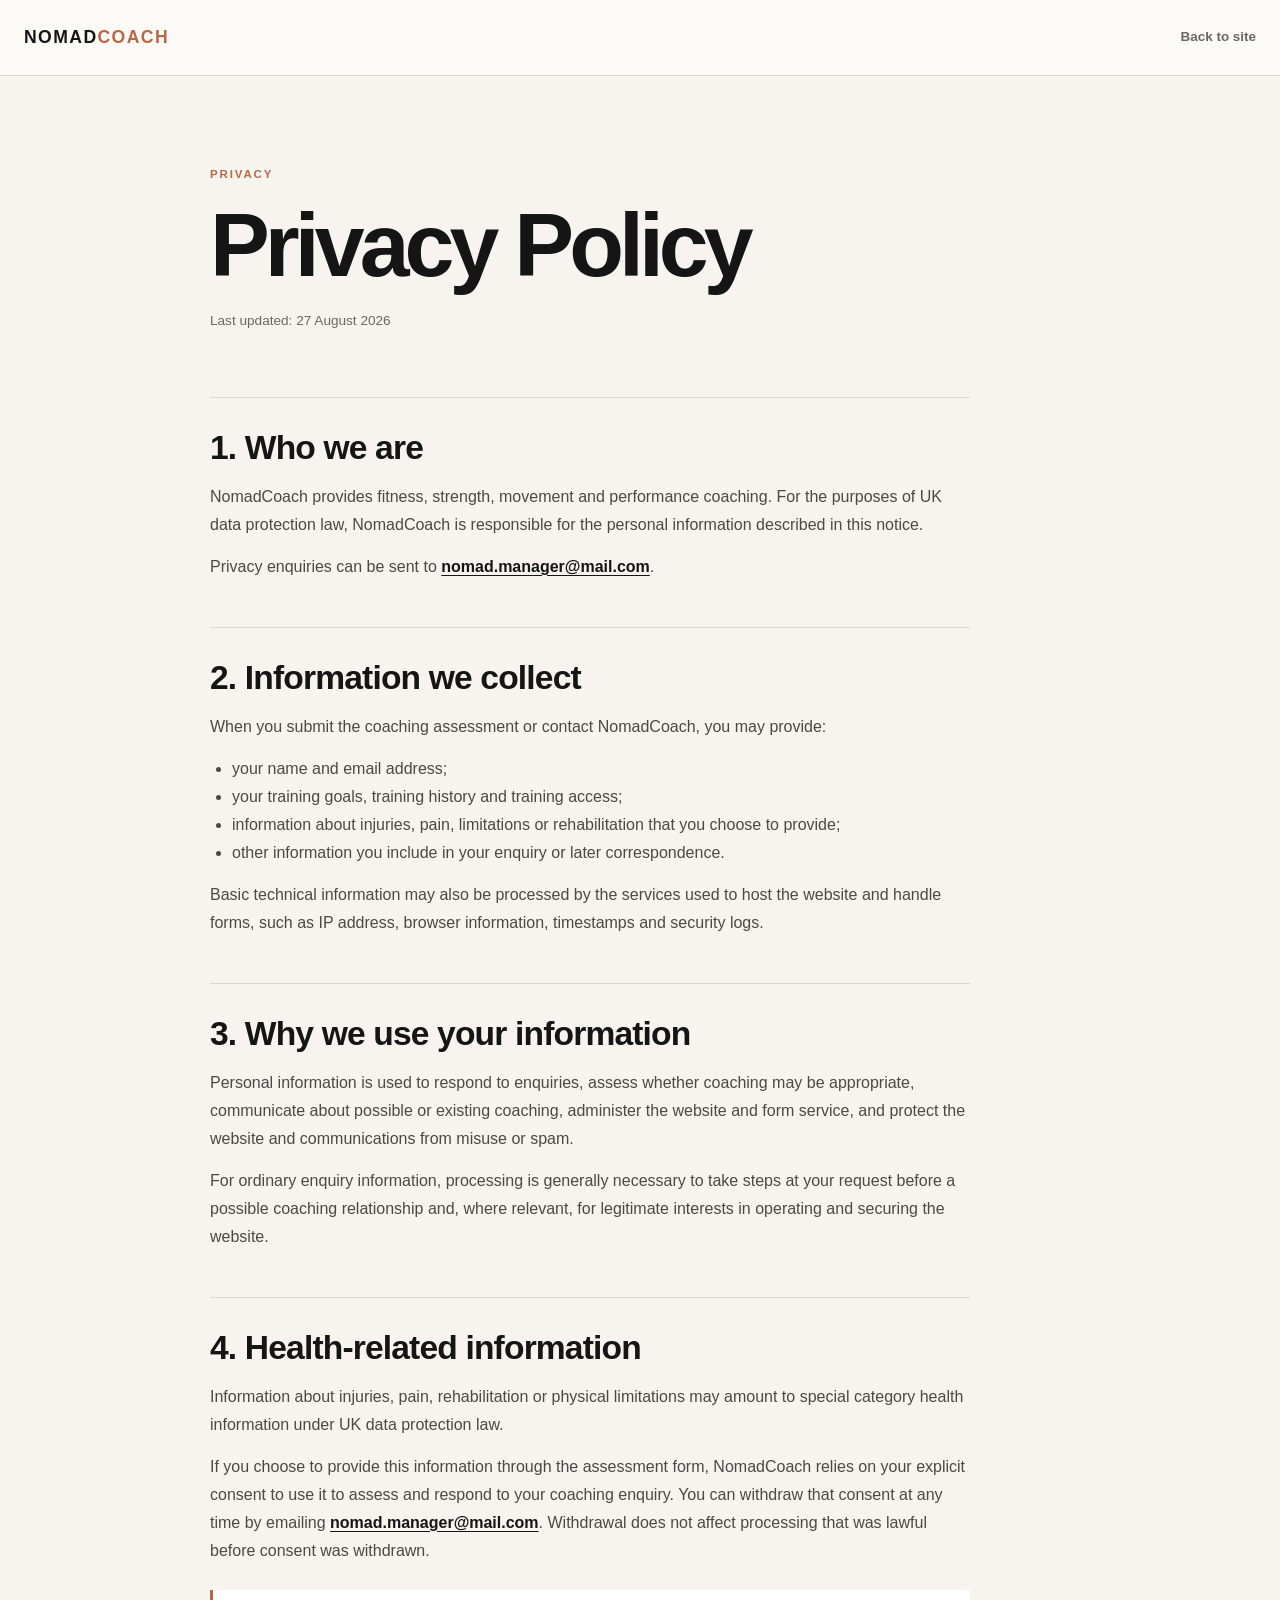
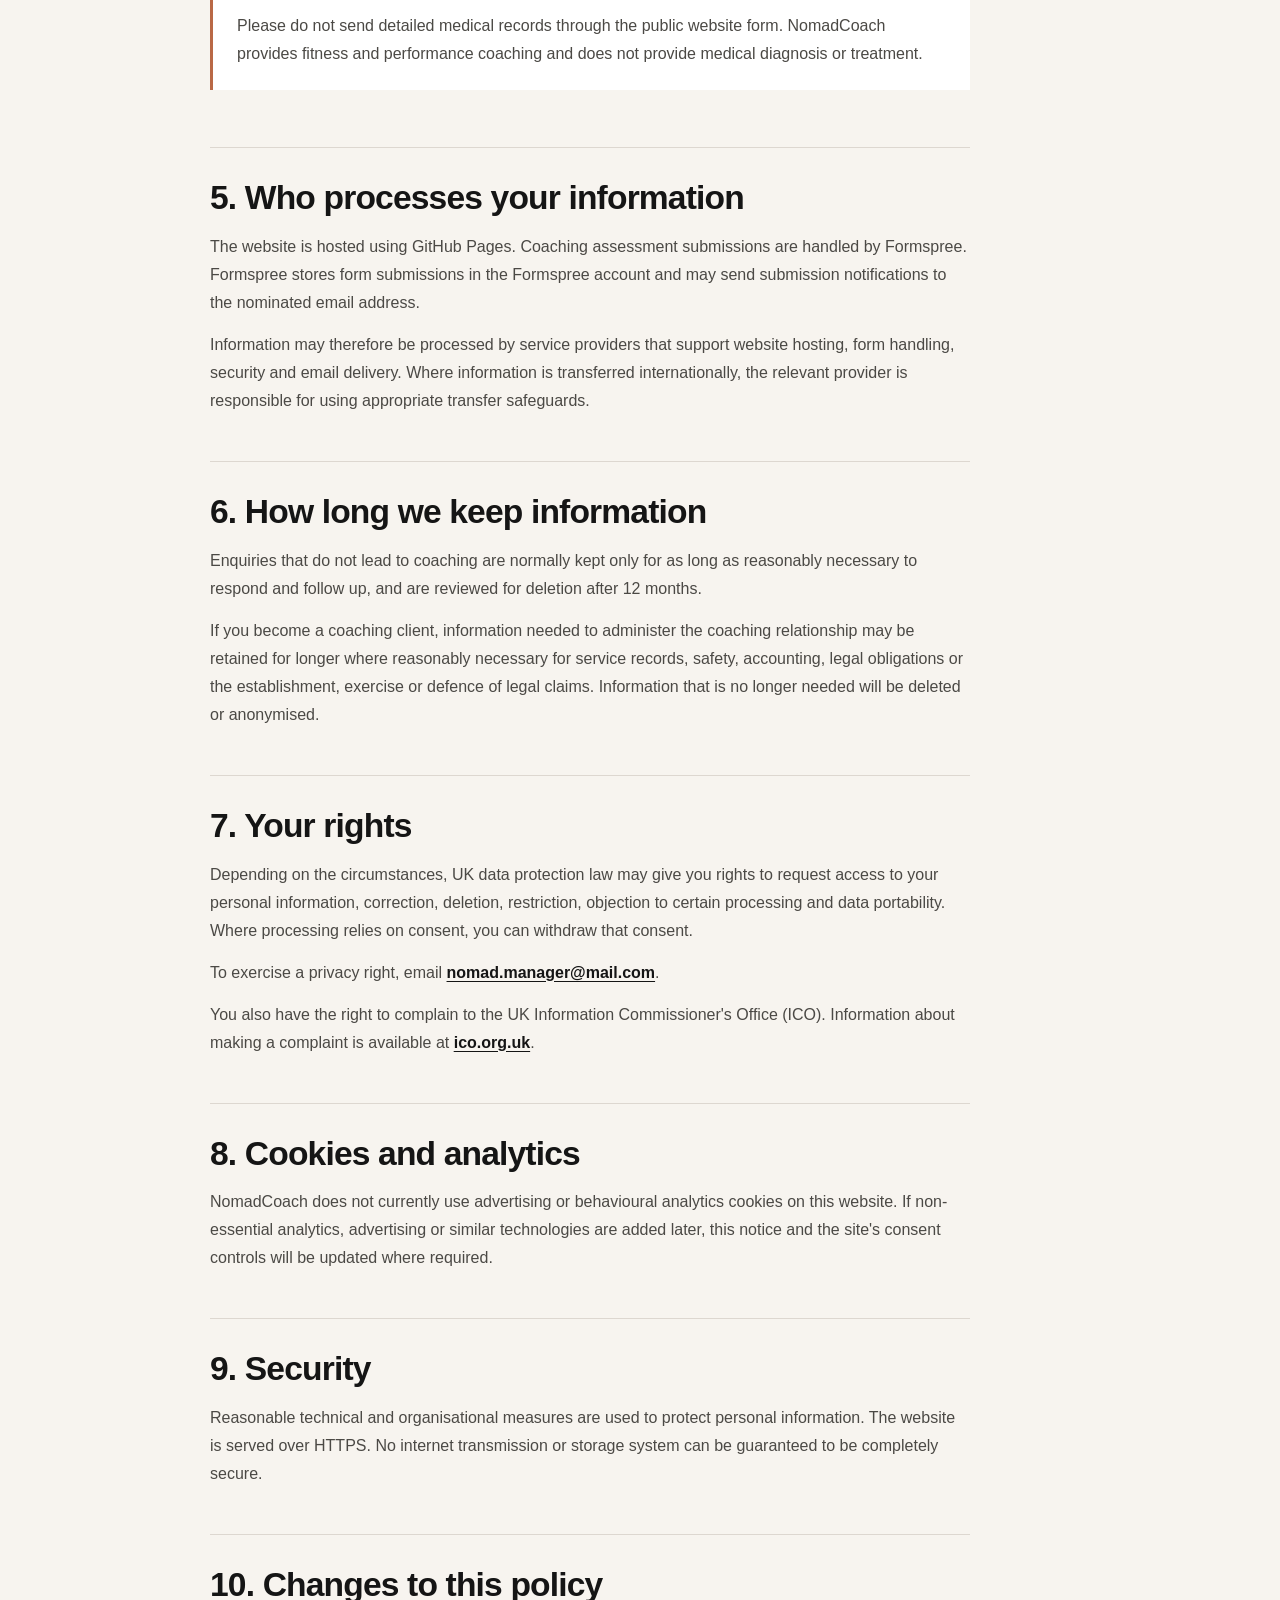
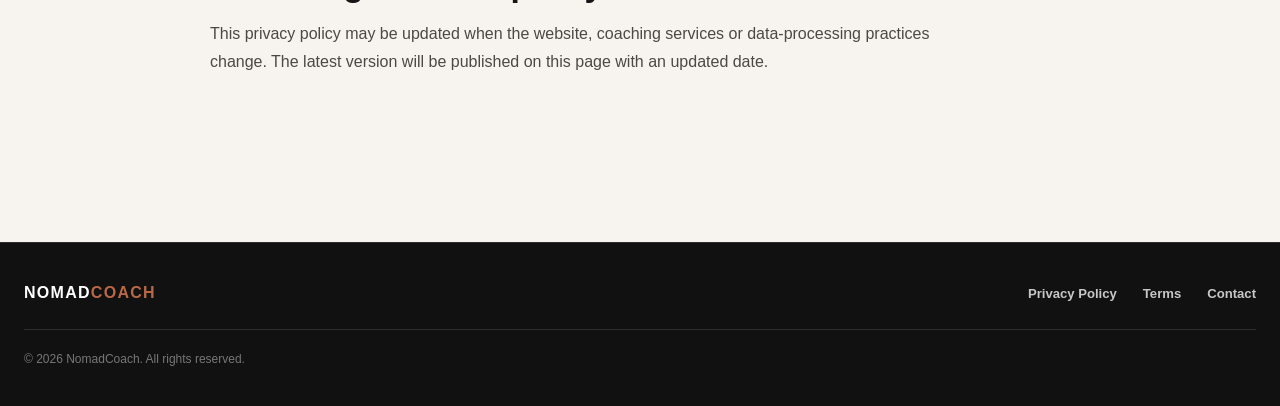
==== privacy.html @ f846bd6c "Create privacy.html" ====
<!DOCTYPE html>
<html lang="en">
<head>
  <meta charset="UTF-8">
  <meta name="viewport" content="width=device-width, initial-scale=1.0">
  <title>Privacy Policy | NomadCoach</title>
  <meta name="description" content="NomadCoach privacy policy explaining how personal information submitted through the website is collected, used and protected.">
  <link rel="stylesheet" href="./style.css?v=7">
  <link rel="stylesheet" href="./legal.css?v=1">
</head>
<body class="legal-page">

  <header class="legal-header">
    <a class="logo" href="./index.html">NOMAD<span>COACH</span></a>
    <a class="legal-back" href="./index.html">Back to site</a>
  </header>

  <main class="legal-main">
    <p class="legal-eyebrow">Privacy</p>
    <h1>Privacy Policy</h1>
    <p class="legal-updated">Last updated: 27 August 2026</p>

    <div class="legal-content">
      <section>
        <h2>1. Who we are</h2>
        <p>NomadCoach provides fitness, strength, movement and performance coaching. For the purposes of UK data protection law, NomadCoach is responsible for the personal information described in this notice.</p>
        <p>Privacy enquiries can be sent to <a href="mailto:nomad.manager@mail.com">nomad.manager@mail.com</a>.</p>
      </section>

      <section>
        <h2>2. Information we collect</h2>
        <p>When you submit the coaching assessment or contact NomadCoach, you may provide:</p>
        <ul>
          <li>your name and email address;</li>
          <li>your training goals, training history and training access;</li>
          <li>information about injuries, pain, limitations or rehabilitation that you choose to provide;</li>
          <li>other information you include in your enquiry or later correspondence.</li>
        </ul>
        <p>Basic technical information may also be processed by the services used to host the website and handle forms, such as IP address, browser information, timestamps and security logs.</p>
      </section>

      <section>
        <h2>3. Why we use your information</h2>
        <p>Personal information is used to respond to enquiries, assess whether coaching may be appropriate, communicate about possible or existing coaching, administer the website and form service, and protect the website and communications from misuse or spam.</p>
        <p>For ordinary enquiry information, processing is generally necessary to take steps at your request before a possible coaching relationship and, where relevant, for legitimate interests in operating and securing the website.</p>
      </section>

      <section>
        <h2>4. Health-related information</h2>
        <p>Information about injuries, pain, rehabilitation or physical limitations may amount to special category health information under UK data protection law.</p>
        <p>If you choose to provide this information through the assessment form, NomadCoach relies on your explicit consent to use it to assess and respond to your coaching enquiry. You can withdraw that consent at any time by emailing <a href="mailto:nomad.manager@mail.com">nomad.manager@mail.com</a>. Withdrawal does not affect processing that was lawful before consent was withdrawn.</p>
        <div class="legal-callout">
          <p>Please do not send detailed medical records through the public website form. NomadCoach provides fitness and performance coaching and does not provide medical diagnosis or treatment.</p>
        </div>
      </section>

      <section>
        <h2>5. Who processes your information</h2>
        <p>The website is hosted using GitHub Pages. Coaching assessment submissions are handled by Formspree. Formspree stores form submissions in the Formspree account and may send submission notifications to the nominated email address.</p>
        <p>Information may therefore be processed by service providers that support website hosting, form handling, security and email delivery. Where information is transferred internationally, the relevant provider is responsible for using appropriate transfer safeguards.</p>
      </section>

      <section>
        <h2>6. How long we keep information</h2>
        <p>Enquiries that do not lead to coaching are normally kept only for as long as reasonably necessary to respond and follow up, and are reviewed for deletion after 12 months.</p>
        <p>If you become a coaching client, information needed to administer the coaching relationship may be retained for longer where reasonably necessary for service records, safety, accounting, legal obligations or the establishment, exercise or defence of legal claims. Information that is no longer needed will be deleted or anonymised.</p>
      </section>

      <section>
        <h2>7. Your rights</h2>
        <p>Depending on the circumstances, UK data protection law may give you rights to request access to your personal information, correction, deletion, restriction, objection to certain processing and data portability. Where processing relies on consent, you can withdraw that consent.</p>
        <p>To exercise a privacy right, email <a href="mailto:nomad.manager@mail.com">nomad.manager@mail.com</a>.</p>
        <p>You also have the right to complain to the UK Information Commissioner's Office (ICO). Information about making a complaint is available at <a href="https://ico.org.uk/make-a-complaint/" target="_blank" rel="noopener">ico.org.uk</a>.</p>
      </section>

      <section>
        <h2>8. Cookies and analytics</h2>
        <p>NomadCoach does not currently use advertising or behavioural analytics cookies on this website. If non-essential analytics, advertising or similar technologies are added later, this notice and the site's consent controls will be updated where required.</p>
      </section>

      <section>
        <h2>9. Security</h2>
        <p>Reasonable technical and organisational measures are used to protect personal information. The website is served over HTTPS. No internet transmission or storage system can be guaranteed to be completely secure.</p>
      </section>

      <section>
        <h2>10. Changes to this policy</h2>
        <p>This privacy policy may be updated when the website, coaching services or data-processing practices change. The latest version will be published on this page with an updated date.</p>
      </section>
    </div>
  </main>

  <footer class="site-footer">
    <div class="footer-inner">
      <a class="footer-logo" href="./index.html">NOMAD<span>COACH</span></a>
      <nav class="footer-links" aria-label="Footer navigation">
        <a href="./privacy.html">Privacy Policy</a>
        <a href="./terms.html">Terms</a>
        <a href="mailto:nomad.manager@mail.com">Contact</a>
      </nav>
      <p class="footer-copy">© 2026 NomadCoach. All rights reserved.</p>
    </div>
  </footer>
</body>
</html>
---- style.css ----
/* =========================================================
   NOMADCOACH
========================================================= */


/* =========================================================
   RESET / VARIABLES
========================================================= */

*,
*::before,
*::after {
  box-sizing: border-box;
}

html {
  scroll-behavior: smooth;
}

:root {
  --background: #F7F4EF;
  --surface: #FFFFFF;

  --text: #151515;
  --muted: #6B6762;

  --dark: #171717;

  --accent: #B96846;

  --line: #DDD7D0;
  --line-dark: #3A3A3A;

  --page-width: 1240px;
}

body {
  margin: 0;

  font-family:
    -apple-system,
    BlinkMacSystemFont,
    "Segoe UI",
    Helvetica,
    Arial,
    sans-serif;

  background: var(--background);
  color: var(--text);

  line-height: 1.5;

  overflow-x: hidden;
}

a {
  color: inherit;
}

a:focus-visible,
button:focus-visible,
input:focus-visible,
select:focus-visible,
textarea:focus-visible {
  outline: 2px solid var(--accent);
  outline-offset: 3px;
}


/* =========================================================
   HEADER
========================================================= */

.site-header {
  position: sticky;
  top: 0;
  z-index: 1000;

  width: 100%;
  min-height: 76px;

  margin: 0;

  padding-left: max(24px, calc((100% - var(--page-width)) / 2));
  padding-right: max(24px, calc((100% - var(--page-width)) / 2));

  display: flex;
  align-items: center;

  gap: 32px;

  background: rgba(252, 250, 247, 0.96);

  border-bottom: 1px solid var(--line);

  backdrop-filter: blur(14px);
  -webkit-backdrop-filter: blur(14px);
}


/* LOGO */

.logo {
  flex-shrink: 0;

  color: var(--text);

  text-decoration: none;

  font-size: 1.1rem;
  font-weight: 800;

  letter-spacing: 0.08em;
}

.logo span {
  color: var(--accent);
}


/* DESKTOP NAVIGATION */

.desktop-nav {
  margin-left: auto;

  display: flex;
  align-items: center;

  gap: 32px;
}

.desktop-nav a {
  position: relative;

  padding: 27px 0 24px;

  text-decoration: none;

  font-size: 0.9rem;
  font-weight: 600;

  transition: color 0.2s ease;
}

.desktop-nav a::after {
  content: "";

  position: absolute;

  left: 0;
  bottom: 18px;

  width: 0;
  height: 2px;

  background: var(--accent);

  transition: width 0.2s ease;
}

.desktop-nav a:hover {
  color: var(--accent);
}

.desktop-nav a:hover::after {
  width: 100%;
}


/* HEADER CTA */

.header-cta {
  flex-shrink: 0;

  min-height: 42px;

  padding: 0 19px;

  display: inline-flex;
  align-items: center;
  justify-content: center;

  background: var(--accent);
  color: #FFFFFF;

  text-decoration: none;

  font-size: 0.86rem;
  font-weight: 700;

  transition:
    background 0.2s ease,
    transform 0.2s ease;
}

.header-cta:hover {
  background: var(--dark);
  transform: translateY(-1px);
}


/* =========================================================
   MOBILE MENU BUTTON
========================================================= */

.mobile-menu-button {
  display: none;

  width: 42px;
  height: 42px;

  padding: 9px;

  border: 1px solid var(--line);

  background: transparent;

  cursor: pointer;
}

.mobile-menu-button span {
  display: block;

  width: 100%;
  height: 2px;

  margin: 5px 0;

  background: var(--text);

  transition:
    transform 0.2s ease,
    opacity 0.2s ease;
}

.mobile-menu-button.open span:nth-child(1) {
  transform: translateY(7px) rotate(45deg);
}

.mobile-menu-button.open span:nth-child(2) {
  opacity: 0;
}

.mobile-menu-button.open span:nth-child(3) {
  transform: translateY(-7px) rotate(-45deg);
}


/* =========================================================
   HERO
========================================================= */

.hero {
  width: min(var(--page-width), calc(100% - 48px));

  min-height: calc(100vh - 76px);

  margin: 0 auto;

  padding: 70px 0 90px;

  display: grid;

  grid-template-columns:
    minmax(0, 1.15fr)
    minmax(400px, 0.85fr);

  gap: 72px;

  align-items: center;
}

.hero-copy {
  min-width: 0;
  max-width: 720px;
}

.eyebrow,
.section-label,
.panel-label {
  color: var(--accent);

  font-size: 0.72rem;
  font-weight: 800;

  letter-spacing: 0.16em;
}

.eyebrow {
  margin: 0 0 26px;
}

.hero h1 {
  margin: 0;

  max-width: 800px;

  font-size: clamp(3.8rem, 6.7vw, 7rem);

  line-height: 0.9;

  letter-spacing: -0.065em;

  font-weight: 760;
}

.hero h1 span {
  display: block;

  margin-top: 8px;

  color: var(--muted);

  font-weight: 430;
}

.hero-text {
  max-width: 650px;

  margin: 34px 0 0;

  color: #3F3D39;

  font-size: clamp(1.05rem, 1.5vw, 1.25rem);

  line-height: 1.65;
}

.hero-buttons {
  margin-top: 38px;

  display: flex;
  flex-wrap: wrap;

  gap: 14px;
}

.button {
  min-height: 52px;

  padding: 0 24px;

  display: inline-flex;
  align-items: center;
  justify-content: center;

  text-decoration: none;

  font-size: 0.95rem;
  font-weight: 700;

  transition: transform 0.2s ease;
}

.button:hover {
  transform: translateY(-2px);
}

.button.primary {
  background: var(--dark);
  color: #FFFFFF;
}

.button.secondary {
  border: 1px solid #AAA59D;

  background: transparent;
}

.hero-proof {
  width: 100%;

  margin-top: 52px;
  padding-top: 24px;

  border-top: 1px solid var(--line);

  display: grid;

  grid-template-columns: repeat(3, minmax(0, 1fr));

  gap: 22px;
}

.hero-proof div {
  display: flex;
  flex-direction: column;

  gap: 5px;
}

.hero-proof strong {
  font-size: 0.9rem;
}

.hero-proof span {
  color: var(--muted);

  font-size: 0.77rem;

  line-height: 1.45;
}


/* =========================================================
   HERO PANEL
========================================================= */

.hero-panel {
  width: 100%;
  max-width: 500px;

  min-height: 580px;

  justify-self: end;

  padding: 46px;

  background: var(--dark);
  color: #FFFFFF;

  display: flex;
  flex-direction: column;
  justify-content: center;
}

.panel-label {
  margin: 0 0 20px;
}

.hero-panel h2 {
  max-width: 400px;

  margin: 0 0 42px;

  font-size: clamp(2rem, 3vw, 3.2rem);

  line-height: 1;

  letter-spacing: -0.045em;
}

.system-item {
  padding: 21px 0;

  border-top: 1px solid var(--line-dark);

  display: grid;

  grid-template-columns: 42px 1fr;

  gap: 15px;
}

.system-item > span {
  color: var(--accent);

  font-size: 0.72rem;
  font-weight: 800;
}

.system-item strong {
  display: block;

  margin-bottom: 5px;

  font-size: 0.97rem;
}

.system-item p {
  margin: 0;

  color: #AAAAAA;

  font-size: 0.84rem;

  line-height: 1.55;
}

.panel-footer {
  margin-top: 30px;
  padding-top: 22px;

  border-top: 1px solid var(--line-dark);

  color: #888888;

  font-size: 0.75rem;

  line-height: 1.5;
}


/* =========================================================
   GENERIC SECTION TYPOGRAPHY
========================================================= */

.section-label {
  margin: 0 0 22px;
}

.section-intro {
  max-width: 820px;

  margin-bottom: 70px;
}

.section-intro h2,
.results-heading h2,
.about-heading h2 {
  margin: 0;

  font-size: clamp(3rem, 5.3vw, 5.7rem);

  line-height: 0.96;

  letter-spacing: -0.055em;
}

.section-intro h2 span,
.results-heading h2 span,
.about-heading h2 span {
  display: block;

  color: var(--muted);

  font-weight: 430;
}


/* =========================================================
   COACHING
========================================================= */

.coaching-section {
  padding:
    120px
    max(24px, calc((100% - var(--page-width)) / 2));

  background: var(--surface);
}

.section-intro > p:not(.section-label) {
  max-width: 700px;

  margin: 0 0 16px;

  color: #4E4B46;

  font-size: 1.08rem;

  line-height: 1.7;
}

.coaching-paths {
  display: grid;

  grid-template-columns: repeat(2, minmax(0, 1fr));

  gap: 24px;
}

.coaching-card {
  min-height: 570px;

  padding: 46px;

  background: var(--background);

  display: flex;
  flex-direction: column;
}

.coaching-card-dark {
  background: var(--dark);
  color: #FFFFFF;
}

.card-number {
  margin: 0 0 58px;

  color: var(--accent);

  font-size: 0.75rem;
  font-weight: 800;
}

.coaching-card h3 {
  margin: 0 0 20px;

  font-size: clamp(2rem, 3vw, 3.2rem);

  line-height: 1;

  letter-spacing: -0.04em;
}

.card-intro {
  max-width: 500px;

  margin: 0 0 30px;

  color: var(--muted);

  font-size: 1rem;

  line-height: 1.6;
}

.coaching-card-dark .card-intro {
  color: #B7B7B7;
}

.coaching-card ul {
  margin: 0;
  padding: 0;

  list-style: none;
}

.coaching-card li {
  padding: 13px 0;

  border-top: 1px solid #D5D0C8;

  font-size: 0.92rem;
}

.coaching-card-dark li {
  border-color: #373737;
}

.card-note {
  margin: auto 0 0;

  padding-top: 35px;

  color: var(--muted);

  font-size: 0.85rem;

  line-height: 1.6;
}

.coaching-card-dark .card-note {
  color: #929292;
}


/* =========================================================
   ABOUT
========================================================= */

.about-section {
  padding:
    120px
    max(24px, calc((100% - var(--page-width)) / 2));

  background: var(--background);
}

.about-heading {
  max-width: 900px;

  margin-bottom: 70px;
}

.about-grid {
  display: grid;

  grid-template-columns:
    minmax(0, 1fr)
    minmax(360px, 0.8fr);

  gap: 90px;

  align-items: start;
}

.about-story {
  max-width: 690px;
}

.about-story p {
  margin: 0 0 22px;

  color: #4B4945;

  font-size: 1.02rem;

  line-height: 1.75;
}

.about-story .about-lead {
  color: var(--text);

  font-size: clamp(1.3rem, 2vw, 1.65rem);

  line-height: 1.55;
}

.credibility {
  border-top: 1px solid #CCC7BF;
}

.credential {
  padding: 26px 0;

  border-bottom: 1px solid #CCC7BF;

  display: grid;

  grid-template-columns: 40px 1fr;

  gap: 18px;
}

.credential > span {
  color: var(--accent);

  font-size: 0.72rem;
  font-weight: 800;
}

.credential strong {
  display: block;

  margin-bottom: 8px;

  font-size: 1rem;
}

.credential p {
  margin: 0;

  color: var(--muted);

  font-size: 0.88rem;

  line-height: 1.55;
}


/* =========================================================
   RESULTS
========================================================= */

.results-section {
  padding:
    120px
    max(24px, calc((100% - var(--page-width)) / 2));

  background: var(--surface);
}

.results-heading {
  max-width: 900px;

  margin-bottom: 70px;
}

.results-intro {
  max-width: 650px;

  margin: 30px 0 0;

  color: #4E4B46;

  font-size: 1.08rem;

  line-height: 1.7;
}

.testimonial-grid {
  display: grid;

  grid-template-columns: repeat(2, minmax(0, 1fr));

  gap: 24px;
}

.testimonial-card {
  min-height: 430px;

  padding: 42px;

  background: var(--background);

  display: flex;
  flex-direction: column;
}

.testimonial-featured {
  background: #ECE7DF;
}

.testimonial-dark {
  background: var(--dark);
  color: #FFFFFF;
}

.testimonial-mark {
  margin-bottom: 42px;

  color: var(--accent);

  font-family: Georgia, serif;

  font-size: 4rem;

  line-height: 0.7;
}

.testimonial-card blockquote {
  max-width: 560px;

  margin: 0;

  font-size: clamp(1.35rem, 2vw, 1.8rem);

  line-height: 1.45;

  letter-spacing: -0.025em;

  font-weight: 500;
}

.testimonial-meta {
  margin-top: auto;
  padding-top: 45px;

  display: flex;
  flex-direction: column;

  gap: 4px;
}

.testimonial-meta strong {
  font-size: 0.92rem;
}

.testimonial-meta span {
  color: var(--muted);

  font-size: 0.8rem;
}

.testimonial-dark .testimonial-meta span {
  color: #8F8F8F;
}

.experience-strip {
  margin-top: 70px;
  padding: 28px 0;

  border-top: 1px solid var(--line);
  border-bottom: 1px solid var(--line);

  display: flex;
  flex-wrap: wrap;

  gap: 14px 30px;
}

.experience-strip span {
  color: var(--muted);

  font-size: 0.76rem;
  font-weight: 700;

  letter-spacing: 0.08em;

  text-transform: uppercase;
}


/* =========================================================
   CONTACT / ASSESSMENT
========================================================= */

.contact-section {
  padding:
    120px
    max(24px, calc((100% - var(--page-width)) / 2));

  background: var(--dark);
  color: #FFFFFF;

  display: grid;

  grid-template-columns:
    minmax(0, 0.85fr)
    minmax(440px, 1.15fr);

  gap: 90px;

  align-items: start;
}

.contact-intro {
  max-width: 600px;

  position: sticky;
  top: 110px;
}

.contact-intro h2 {
  margin: 0;

  font-size: clamp(3rem, 5vw, 5.4rem);

  line-height: 0.96;

  letter-spacing: -0.055em;
}

.contact-intro h2 span {
  display: block;

  color: #858585;

  font-weight: 430;
}

.contact-lead {
  max-width: 570px;

  margin: 32px 0 0;

  color: #B7B7B7;

  font-size: 1.05rem;

  line-height: 1.7;
}

.contact-points {
  margin-top: 60px;

  border-top: 1px solid var(--line-dark);
}

.contact-points div {
  padding: 20px 0;

  border-bottom: 1px solid var(--line-dark);

  display: grid;

  grid-template-columns: 42px 1fr;

  gap: 15px;
}

.contact-points span {
  color: var(--accent);

  font-size: 0.72rem;
  font-weight: 800;
}

.contact-points p {
  margin: 0;

  color: #B7B7B7;

  font-size: 0.9rem;

  line-height: 1.55;
}


/* =========================================================
   FORM
========================================================= */

.assessment-panel {
  padding: 48px;

  background: #FFFFFF;
  color: var(--text);
}

.assessment-form {
  display: grid;

  gap: 30px;
}

.form-group {
  display: flex;
  flex-direction: column;

  gap: 9px;
}

.form-group label {
  font-size: 0.82rem;
  font-weight: 700;
}

.form-group input,
.form-group select,
.form-group textarea {
  width: 100%;

  padding: 14px 0;

  border: 0;
  border-bottom: 1px solid #AAA59D;

  border-radius: 0;

  background: transparent;
  color: var(--text);

  font: inherit;

  font-size: 0.95rem;

  outline: none;
}

.form-group textarea {
  resize: vertical;

  min-height: 100px;
}

.form-group input:focus,
.form-group select:focus,
.form-group textarea:focus {
  border-bottom-color: var(--accent);
}

.form-group textarea::placeholder {
  color: #96928D;
}


/* =========================================================
   CONSENT
========================================================= */

.form-consent {
  display: grid;

  grid-template-columns: 18px 1fr;

  gap: 12px;

  align-items: start;
}

.form-consent input {
  width: 16px;
  height: 16px;

  margin: 3px 0 0;
}

.form-consent label {
  color: var(--muted);

  font-size: 0.78rem;

  line-height: 1.55;
}


/* =========================================================
   SUBMIT BUTTON
========================================================= */

.form-submit {
  min-height: 54px;

  margin-top: 8px;

  border: 0;

  background: var(--dark);
  color: #FFFFFF;

  font: inherit;

  font-size: 0.95rem;
  font-weight: 700;

  cursor: pointer;

  transition:
    background 0.2s ease,
    transform 0.2s ease;
}

.form-submit:hover {
  background: var(--accent);
  transform: translateY(-2px);
}

.form-note {
  margin: 0;

  color: var(--muted);

  font-size: 0.78rem;

  line-height: 1.55;
}


/* =========================================================
   ANCHOR SCROLL POSITION
========================================================= */

#coaching,
#about,
#results,
#contact {
  scroll-margin-top: 100px;
}


/* =========================================================
   TABLET
========================================================= */

@media (max-width: 1000px) {

  .hero {
    min-height: auto;

    grid-template-columns: 1fr;

    gap: 48px;

    padding-top: 60px;
  }

  .hero-copy {
    max-width: 820px;
  }

  .hero-panel {
    max-width: none;

    min-height: auto;

    justify-self: stretch;
  }

  .about-grid {
    grid-template-columns: 1fr;

    gap: 55px;
  }

  .contact-section {
    grid-template-columns: 1fr;

    gap: 60px;
  }

  .contact-intro {
    position: static;
  }

}


/* =========================================================
   MEDIUM / TESTIMONIAL
========================================================= */

@media (max-width: 850px) {

  .testimonial-grid {
    grid-template-columns: 1fr;
  }

}


/* =========================================================
   MOBILE
========================================================= */

@media (max-width: 720px) {

  /* HEADER */

  .site-header {
    width: 100%;
    min-height: 72px;

    padding-left: 18px;
    padding-right: 18px;

    gap: 12px;
  }

  .logo {
    font-size: 0.95rem;
  }

  .mobile-menu-button {
    display: block;

    margin-left: auto;

    flex-shrink: 0;
  }


  /* MOBILE DROPDOWN */

  .desktop-nav {
    position: absolute;

    top: 72px;
    left: 0;
    right: 0;

    margin: 0;

    padding: 8px 18px 18px;

    display: none;
    flex-direction: column;
    align-items: stretch;

    gap: 0;

    background: rgba(252, 250, 247, 0.98);

    border-bottom: 1px solid var(--line);

    backdrop-filter: blur(14px);
    -webkit-backdrop-filter: blur(14px);
  }

  .desktop-nav.open {
    display: flex;
  }

  .desktop-nav a {
    width: 100%;

    padding: 16px 0;

    border-bottom: 1px solid var(--line);

    font-size: 0.95rem;
  }

  .desktop-nav a::after {
    display: none;
  }

  .desktop-nav a:last-child {
    border-bottom: 0;
  }


  /* HEADER CTA */

  .header-cta {
    min-height: 38px;

    padding: 0 14px;

    font-size: 0.78rem;

    white-space: nowrap;
  }


  /* HERO */

  .hero {
    width: calc(100% - 36px);

    padding: 50px 0 70px;

    gap: 42px;
  }

  .eyebrow {
    margin-bottom: 20px;

    font-size: 0.67rem;
  }

  .hero h1 {
    font-size: clamp(3rem, 15vw, 4.8rem);

    line-height: 0.92;
  }

  .hero-text {
    margin-top: 27px;

    font-size: 1rem;
  }

  .hero-buttons {
    flex-direction: column;
  }

  .hero-buttons .button {
    width: 100%;
  }

  .hero-proof {
    margin-top: 42px;

    padding-top: 0;

    grid-template-columns: 1fr;

    gap: 0;
  }

  .hero-proof div {
    padding: 16px 0;

    border-bottom: 1px solid var(--line);
  }

  .hero-panel {
    min-height: auto;

    padding: 34px 26px;
  }

  .hero-panel h2 {
    font-size: 2.3rem;
  }


  /* SECTIONS */

  .coaching-section,
  .about-section,
  .results-section,
  .contact-section {
    padding: 80px 18px;
  }

  .section-intro,
  .about-heading,
  .results-heading {
    margin-bottom: 45px;
  }

  .section-intro h2,
  .about-heading h2,
  .results-heading h2,
  .contact-intro h2 {
    font-size: clamp(2.8rem, 12vw, 4.2rem);
  }


  /* COACHING */

  .coaching-paths {
    grid-template-columns: 1fr;
  }

  .coaching-card {
    min-height: auto;

    padding: 34px 26px;
  }

  .card-number {
    margin-bottom: 40px;
  }

  .card-note {
    margin-top: 35px;
  }


  /* ABOUT */

  .about-grid {
    grid-template-columns: 1fr;

    gap: 48px;
  }

  .about-story .about-lead {
    font-size: 1.25rem;
  }


  /* RESULTS */

  .testimonial-grid {
    grid-template-columns: 1fr;

    gap: 16px;
  }

  .testimonial-card {
    min-height: auto;

    padding: 32px 26px;
  }

  .testimonial-mark {
    margin-bottom: 30px;
  }

  .testimonial-card blockquote {
    font-size: 1.3rem;
  }

  .testimonial-meta {
    margin-top: 45px;
    padding-top: 0;
  }


  /* CONTACT */

  .contact-section {
    gap: 45px;
  }

  .contact-points {
    margin-top: 45px;
  }

  .assessment-panel {
    padding: 32px 24px;
  }

}


/* =========================================================
   SMALL PHONES
========================================================= */

@media (max-width: 420px) {

  .site-header {
    padding-left: 14px;
    padding-right: 14px;

    gap: 8px;
  }

  .logo {
    font-size: 0.85rem;
  }

  .mobile-menu-button {
    width: 38px;
    height: 38px;

    padding: 7px;
  }

  .header-cta {
    min-height: 36px;

    padding: 0 10px;

    font-size: 0.72rem;
  }

  .hero h1 {
    font-size: 3rem;
  }

  .hero-panel h2 {
    font-size: 2rem;
  }

  .coaching-card h3 {
    font-size: 2.2rem;
  }

  .assessment-panel {
    padding: 28px 20px;
  }

}
---- legal.css ----
/* =========================================================
   NOMADCOACH — FOOTER + LEGAL PAGES
========================================================= */

.site-footer {
  background: #111111;
  color: #FFFFFF;
  border-top: 1px solid #2E2E2E;
}

.footer-inner {
  width: min(var(--page-width), calc(100% - 48px));
  margin: 0 auto;
  min-height: 150px;
  padding: 38px 0;
  display: grid;
  grid-template-columns: 1fr auto;
  gap: 24px 48px;
  align-items: center;
}

.footer-logo {
  color: #FFFFFF;
  text-decoration: none;
  font-size: 1rem;
  font-weight: 800;
  letter-spacing: 0.08em;
}

.footer-logo span {
  color: var(--accent);
}

.footer-links {
  display: flex;
  flex-wrap: wrap;
  justify-content: flex-end;
  gap: 12px 26px;
}

.footer-links a {
  color: #C7C7C7;
  text-decoration: none;
  font-size: 0.82rem;
  font-weight: 600;
}

.footer-links a:hover {
  color: var(--accent);
}

.footer-copy {
  grid-column: 1 / -1;
  margin: 0;
  padding-top: 20px;
  border-top: 1px solid #2E2E2E;
  color: #777777;
  font-size: 0.75rem;
}

.form-consent a {
  color: var(--text);
  font-weight: 700;
  text-underline-offset: 2px;
}

.form-consent a:hover {
  color: var(--accent);
}

/* LEGAL PAGE HEADER */

.legal-header {
  position: sticky;
  top: 0;
  z-index: 1000;
  width: 100%;
  min-height: 76px;
  padding-left: max(24px, calc((100% - var(--page-width)) / 2));
  padding-right: max(24px, calc((100% - var(--page-width)) / 2));
  display: flex;
  align-items: center;
  justify-content: space-between;
  gap: 24px;
  background: rgba(252, 250, 247, 0.96);
  border-bottom: 1px solid var(--line);
  backdrop-filter: blur(14px);
  -webkit-backdrop-filter: blur(14px);
}

.legal-back {
  color: var(--muted);
  text-decoration: none;
  font-size: 0.84rem;
  font-weight: 700;
}

.legal-back:hover {
  color: var(--accent);
}

/* LEGAL PAGE CONTENT */

.legal-page {
  background: var(--background);
}

.legal-main {
  width: min(860px, calc(100% - 48px));
  margin: 0 auto;
  padding: 90px 0 120px;
}

.legal-eyebrow {
  margin: 0 0 20px;
  color: var(--accent);
  font-size: 0.72rem;
  font-weight: 800;
  letter-spacing: 0.16em;
  text-transform: uppercase;
}

.legal-main h1 {
  margin: 0;
  font-size: clamp(3.2rem, 7vw, 6rem);
  line-height: 0.94;
  letter-spacing: -0.055em;
}

.legal-updated {
  margin: 24px 0 65px;
  color: var(--muted);
  font-size: 0.85rem;
}

.legal-content {
  max-width: 760px;
}

.legal-content section {
  padding: 32px 0;
  border-top: 1px solid var(--line);
}

.legal-content h2 {
  margin: 0 0 16px;
  font-size: clamp(1.5rem, 3vw, 2.1rem);
  line-height: 1.1;
  letter-spacing: -0.025em;
}

.legal-content h3 {
  margin: 24px 0 10px;
  font-size: 1rem;
}

.legal-content p,
.legal-content li {
  color: #4B4945;
  font-size: 1rem;
  line-height: 1.75;
}

.legal-content p {
  margin: 0 0 14px;
}

.legal-content ul {
  margin: 14px 0;
  padding-left: 22px;
}

.legal-content a {
  color: var(--text);
  font-weight: 700;
  text-underline-offset: 3px;
}

.legal-content a:hover {
  color: var(--accent);
}

.legal-callout {
  margin: 25px 0;
  padding: 22px 24px;
  border-left: 3px solid var(--accent);
  background: #FFFFFF;
}

.legal-callout p:last-child {
  margin-bottom: 0;
}

@media (max-width: 720px) {
  .footer-inner {
    width: calc(100% - 36px);
    grid-template-columns: 1fr;
    gap: 22px;
    padding: 34px 0;
  }

  .footer-links {
    justify-content: flex-start;
    gap: 14px 22px;
  }

  .footer-copy {
    grid-column: auto;
  }

  .legal-header {
    min-height: 72px;
    padding-left: 18px;
    padding-right: 18px;
  }

  .legal-main {
    width: calc(100% - 36px);
    padding: 65px 0 90px;
  }

  .legal-updated {
    margin-bottom: 45px;
  }
}
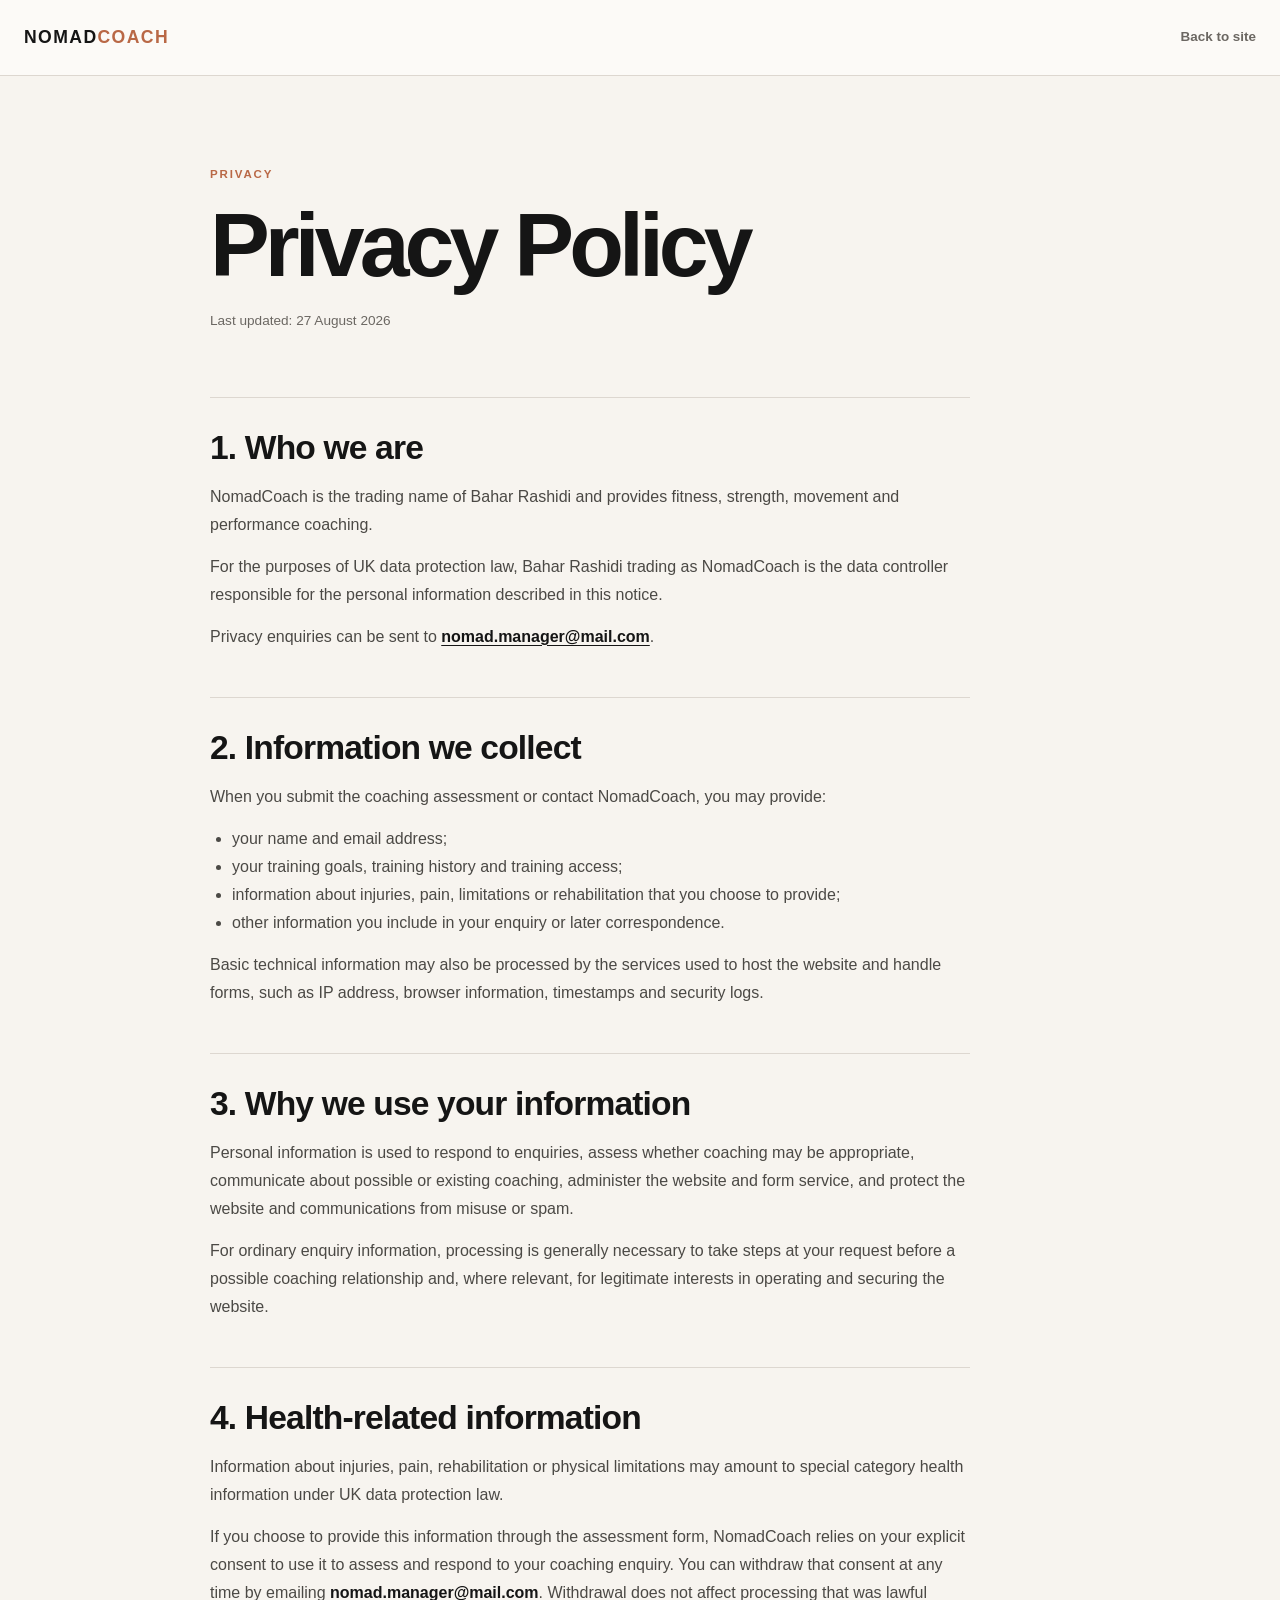
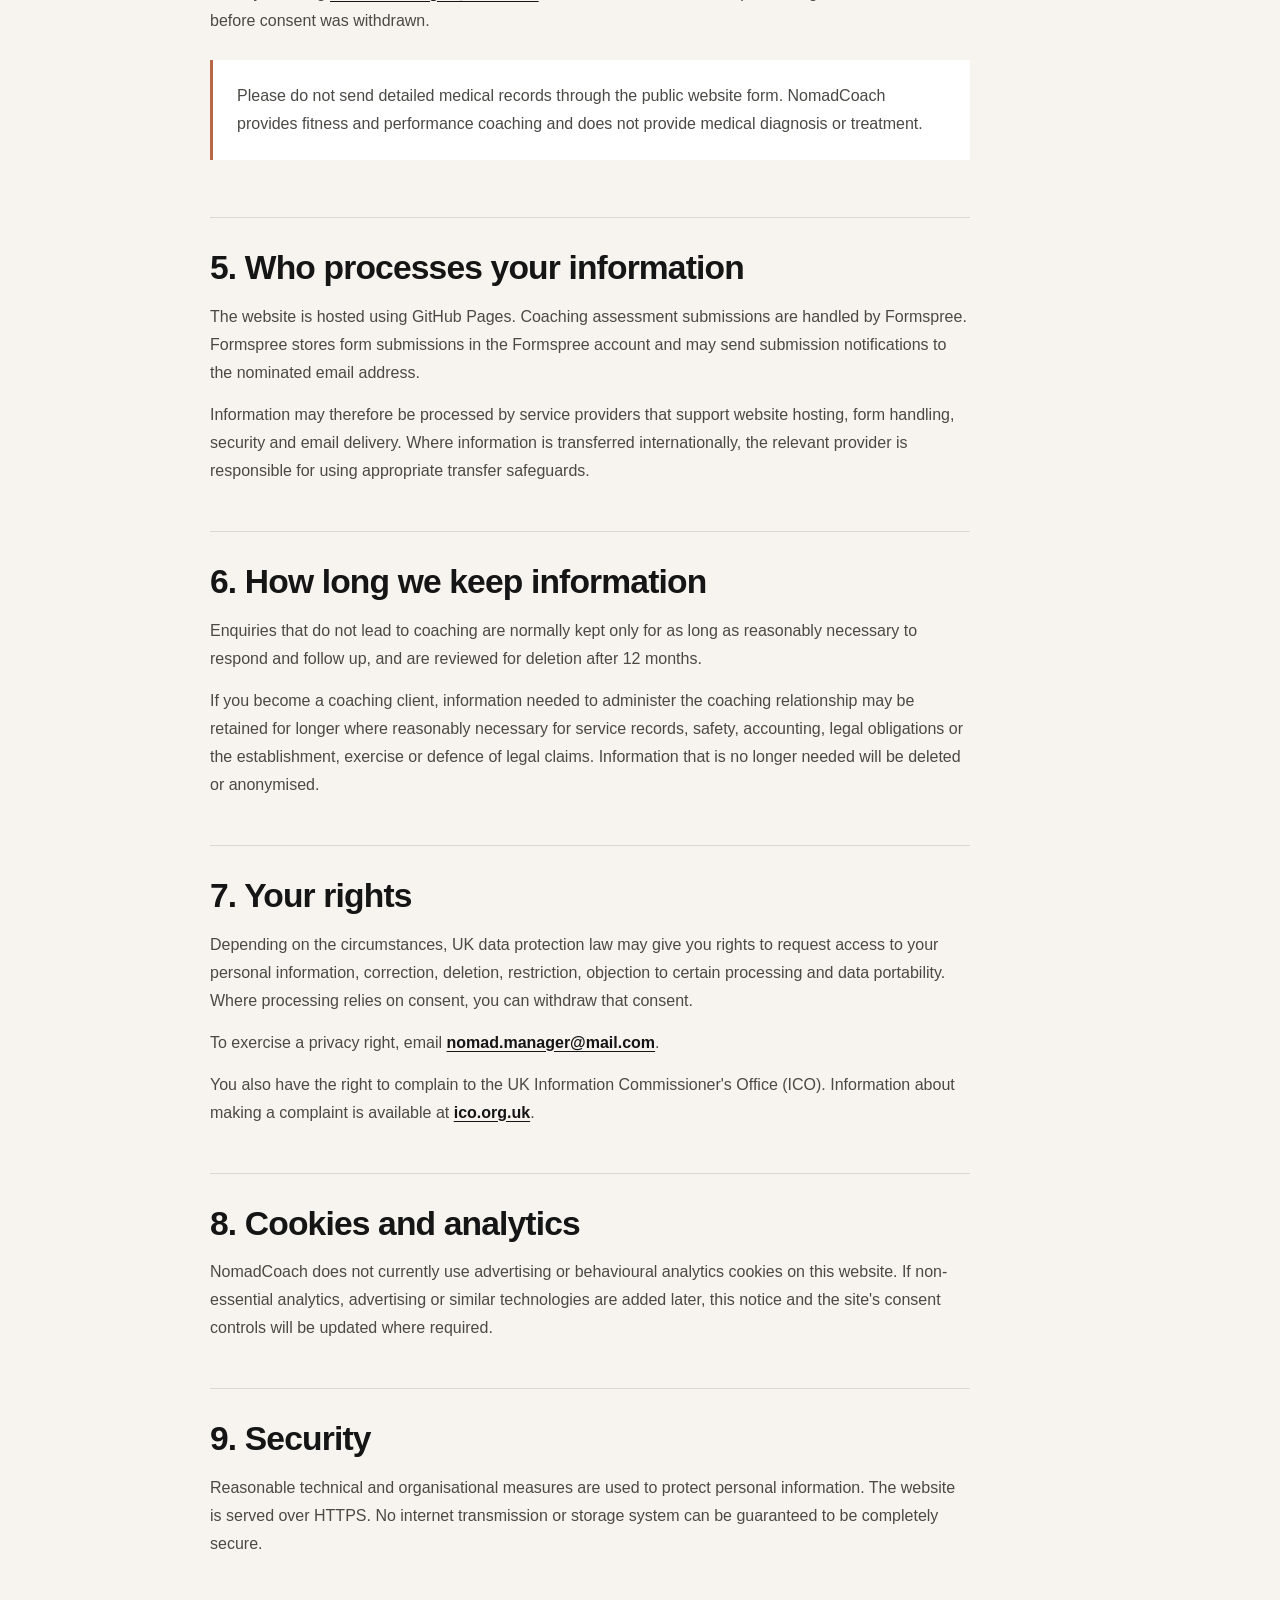
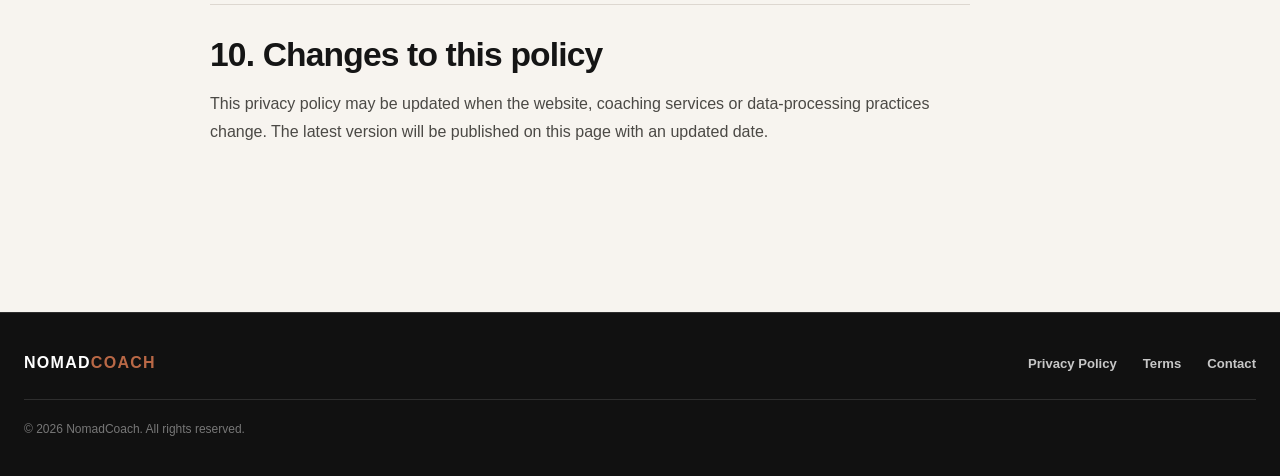
==== commit 469408b9: "Update privacy.html" ====
--- a/privacy.html
+++ b/privacy.html
@@ -23,7 +23,8 @@
     <div class="legal-content">
       <section>
         <h2>1. Who we are</h2>
-        <p>NomadCoach provides fitness, strength, movement and performance coaching. For the purposes of UK data protection law, NomadCoach is responsible for the personal information described in this notice.</p>
+        <p>NomadCoach is the trading name of Bahar Rashidi and provides fitness, strength, movement and performance coaching.</p>
+        <p>For the purposes of UK data protection law, Bahar Rashidi trading as NomadCoach is the data controller responsible for the personal information described in this notice.</p>
         <p>Privacy enquiries can be sent to <a href="mailto:nomad.manager@mail.com">nomad.manager@mail.com</a>.</p>
       </section>
 
